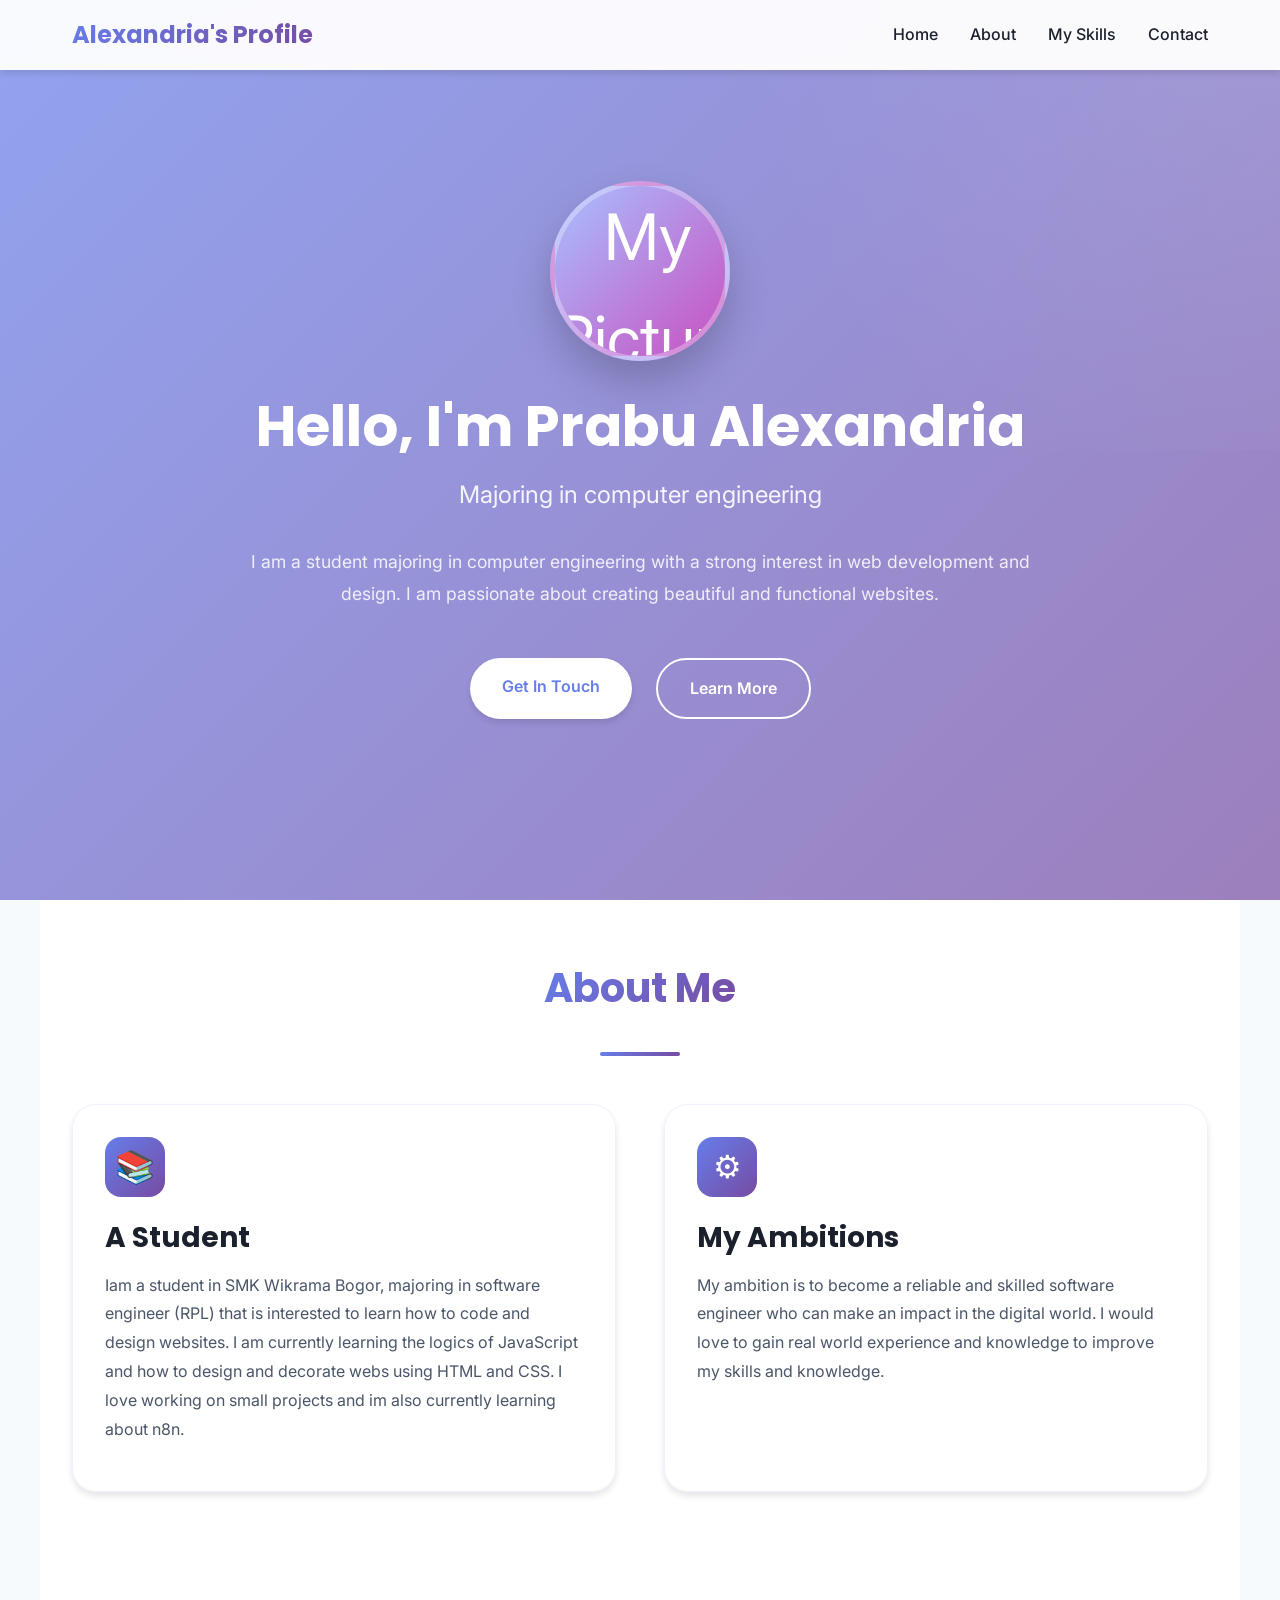
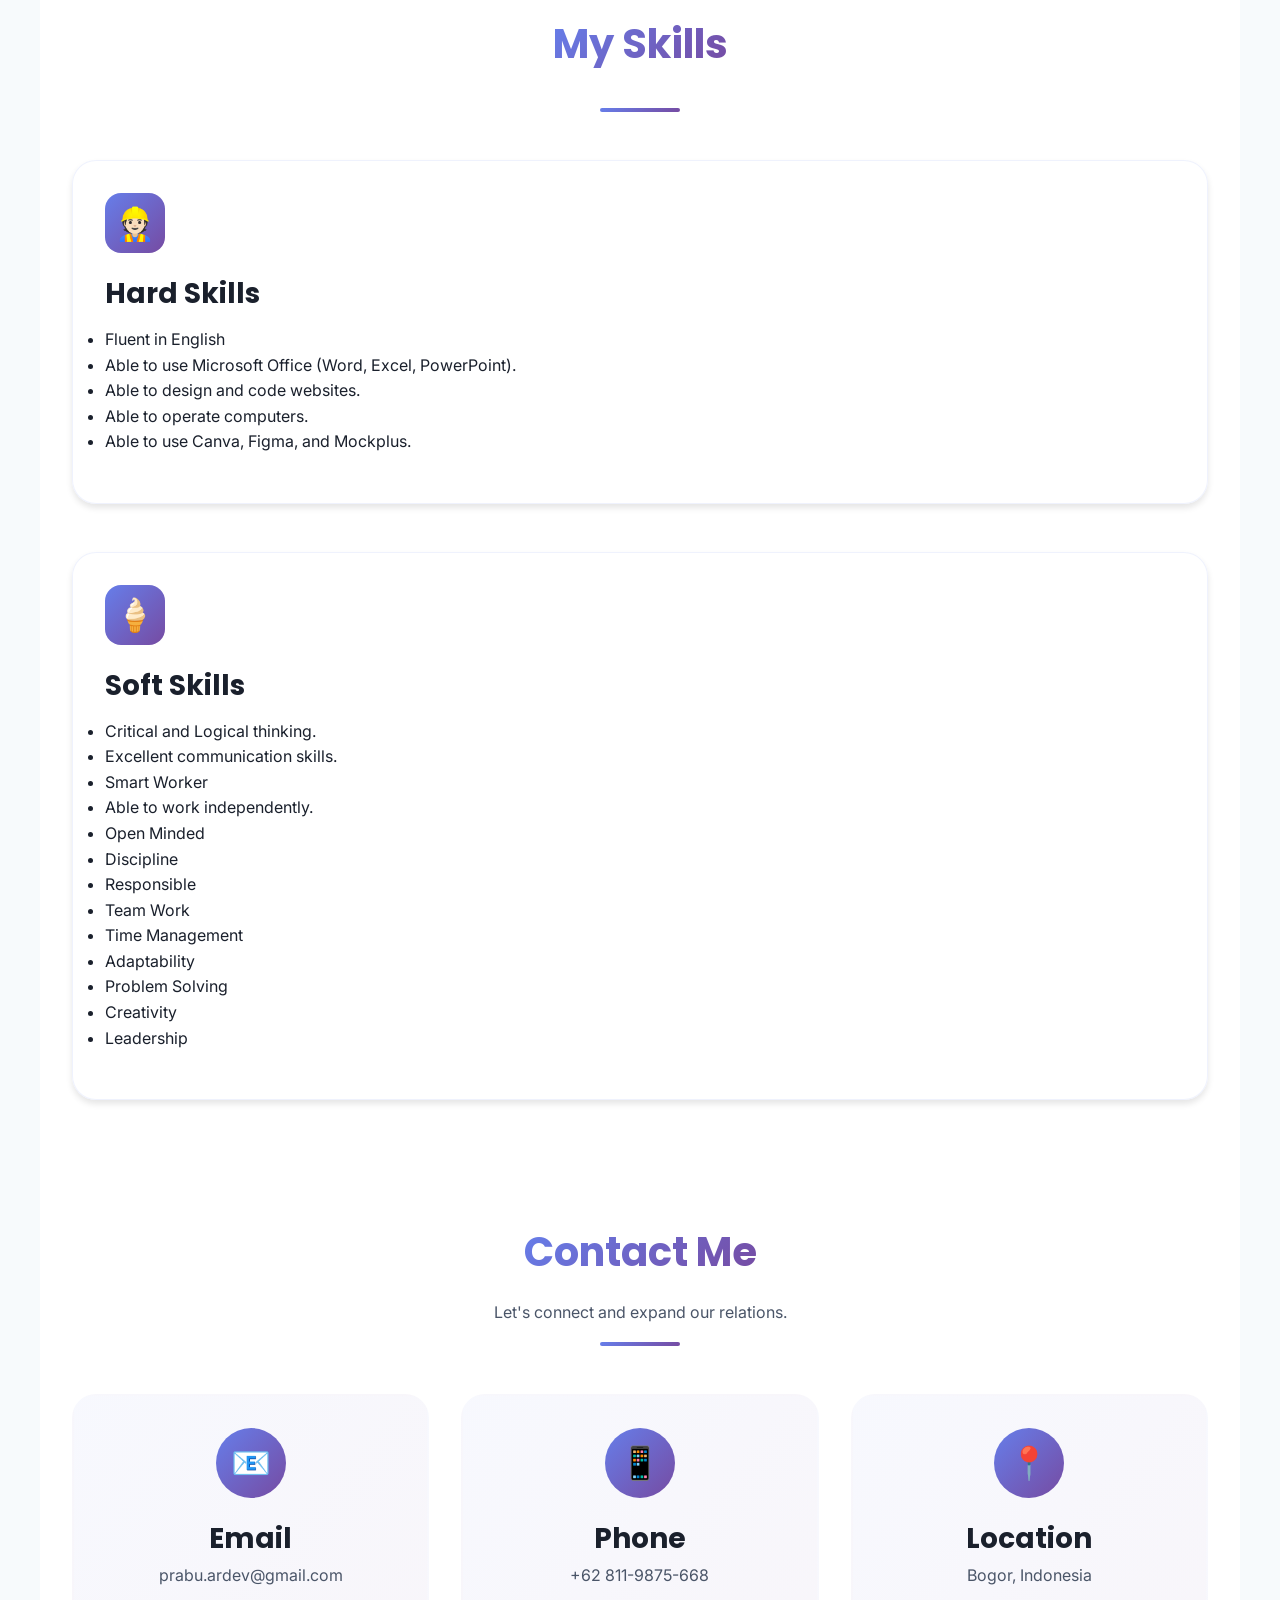
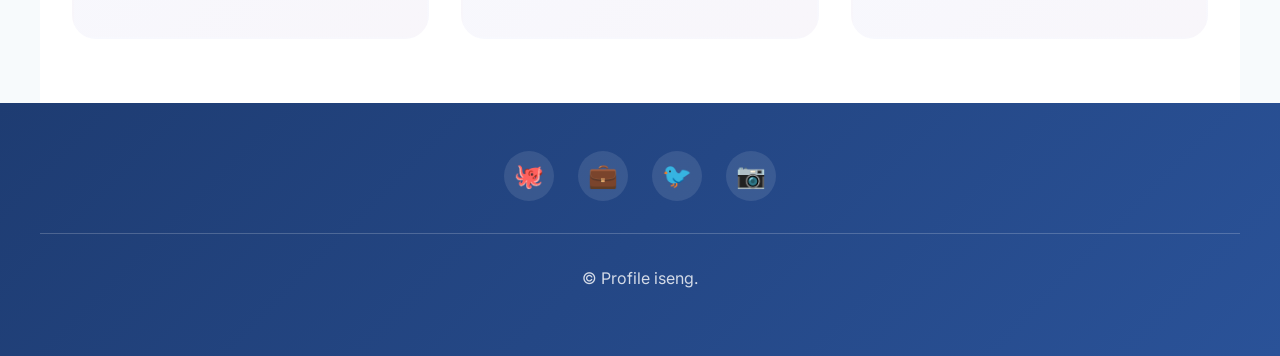
==== Dribbble/index.html @ 15c6efc8 "Update Dribbble portfolio and Valentine project" ====
<!DOCTYPE html>
<html lang="id">

<head>
    <meta charset="UTF-8">
    <meta name="viewport" content="width=device-width, initial-scale=1.0">
    <meta name="description" content="Portfolio website">
    <title>My Portfolio</title>

    <!-- font -->
    <link rel="preconnect" href="https://fonts.googleapis.com">
    <link rel="preconnect" href="https://fonts.gstatic.com" crossorigin>
    <link
        href="https://fonts.googleapis.com/css2?family=Inter:wght@400;500;600;700&family=Poppins:wght@600;700;800&display=swap"
        rel="stylesheet">

    <!--- link css -->
    <link rel="stylesheet" href="style.css">
</head>

<body>
    <!-- bagian navbar -->
    <nav class="navbar" id="navbar">
        <div class="nav-container">
            <div class="nav-logo">Alexandria's Profile</div>
            <ul class="nav-menu" id="navMenu">
                <li><a href="#home" class="nav-link">Home</a></li>
                <li><a href="#about" class="nav-link">About</a></li>
                <li><a href="#myskills" class="nav-link">My Skills</a></li>
                <li><a href="#contact" class="nav-link">Contact</a></li>
            </ul>
            <div class="nav-toggle" id="navToggle">
                <span></span>
                <span></span>
                <span></span>
            </div>
        </div>
    </nav>

    <!-- profile section -->
    <section class="hero" id="home">
        <img src="https://i.pinimg.com/1200x/7a/fb/78/7afb78279e6f3d10bd0536e703fa3a4f.jpg" alt="My Background"
            class="hero-background">
        <div class="hero-content">
            <div class="hero-image">
                <img src="profile.jpg" alt="My Picture">
            </div>
            <h1>Hello, I'm Prabu Alexandria</h1>
            <p class="hero-subtitle">Majoring in computer engineering</p>
            <p class="hero-description">
                I am a student majoring in computer engineering with a strong interest in web development and design.
                I am passionate about creating beautiful and functional websites.
            </p>
            <div class="hero-cta">
                <a href="#contact" class="btn btn-primary">Get In Touch</a>
                <a href="#about" class="btn btn-outline">Learn More</a>
            </div>
        </div>
    </section>

    <!-- description section -->
    <section class="section about" id="about">
        <div class="section-title">
            <h2>About Me</h2>
        </div>
        <div class="about-content">
            <div class="about-card">
                <div class="about-card-icon">📚</div>
                <h3>A Student</h3>
                <p>
                    Iam a student in SMK Wikrama Bogor, majoring in software engineer (RPL) that is interested to learn
                    how to code and design websites. I am currently learning the logics of JavaScript and how to design
                    and decorate webs using HTML and CSS. I love working on small projects and im also currently
                    learning about n8n.
                </p>
            </div>
            <div class="about-card">
                <div class="about-card-icon">⚙</div>
                <h3>My Ambitions</h3>
                <p>
                    My ambition is to become a reliable and skilled software engineer who can make an impact in the
                    digital world. I would love to gain real world experience and knowledge to improve my skills and
                    knowledge.
                </p>
            </div>
        </div>
    </section>

    <!-- suggestion section -->
    <section class="section about" id="myskills">
        <div class="section-title">
            <h2> My Skills </h2>
        </div>
        <div class="about-content">
            <div class="about-card">
                <div class="about-card-icon">👷🏻</div>
                <h3> Hard Skills</h3>
                <p>
                <ul>
                    <li>Fluent in English</li>
                    <li>Able to use Microsoft Office (Word, Excel, PowerPoint).</li>
                    <li>Able to design and code websites.</li>
                    <li>Able to operate computers.</li>
                    <li>Able to use Canva, Figma, and Mockplus.</li>
                </ul>
                </p>
            </div>
        </div>
        <div class="about-content">
            <div class="about-card">
                <div class="about-card-icon">🍦</div>
                <h3> Soft Skills</h3>
                <p>
                <ul>
                    <li>Critical and Logical thinking.</li>
                    <li>Excellent communication skills.</li>
                    <li>Smart Worker</li>
                    <li>Able to work independently.</li>
                    <li>Open Minded</li>
                    <li>Discipline</li>
                    <li>Responsible</li>
                    <li>Team Work</li>
                    <li>Time Management</li>
                    <li>Adaptability</li>
                    <li>Problem Solving</li>
                    <li>Creativity</li>
                    <li>Leadership</li>
                </ul>
                </p>
            </div>
        </div>
    </section>

    <!-- contact section -->
    <section class="section contact" id="contact">
        <div class="section-title">
            <h2>Contact Me</h2>
            <p>Let's connect and expand our relations.</p>
        </div>
        <div class="contact-content">
            <div class="contact-card">
                <div class="contact-icon">📧</div>
                <h3>Email</h3>
                <a href="mailto:prabu.ardev@gmail.com">prabu.ardev@gmail.com</a>
            </div>
            <div class="contact-card">
                <div class="contact-icon">📱</div>
                <h3>Phone</h3>
                <a href="tel:+6281234567890">+62 811-9875-668</a>
            </div>
            <div class="contact-card">
                <div class="contact-icon">📍</div>
                <h3>Location</h3>
                <p>Bogor, Indonesia</p>
            </div>
        </div>
    </section>

    <!-- footer -->
    <footer class="footer">
        <div class="footer-content">
            <div class="social-links">
                <a href="https://github.com/alek1979-cod" class="social-link" aria-label="GitHub" target="_blank"
                    rel="noopener noreferrer">
                    <span>🐙</span>
                </a>
                <a href="https://www.linkedin.com/in/prabu-alexandria-620008388/" class="social-link"
                    aria-label="LinkedIn" target="_blank" rel="noopener noreferrer">
                    <span>💼</span>
                </a>
                <a href="https://twitter.com/alek1979_cod" class="social-link" aria-label="Twitter" target="_blank"
                    rel="noopener noreferrer">
                    <span>🐦</span>
                </a>
                <a href="https://www.instagram.com/alexandriaaaaar/" class="social-link" aria-label="Instagram"
                    target="_blank" rel="noopener noreferrer">
                    <span>📷</span>
                </a>
            </div>
            <div class="footer-divider"></div>
            <p class="footer-text">
                &copy; Profile iseng.
            </p>
        </div>
    </footer>

    <script src="script.js"></script>
</body>

</html>
---- Dribbble/style.css ----
* {
    margin: 0;
    padding: 0;
    box-sizing: border-box;
}

:root {
    --gradient-primary: linear-gradient(135deg, #667eea 0%, #764ba2 100%);
    --gradient-secondary: linear-gradient(135deg, #a8c0ff 0%, #c850c0 100%);
    --gradient-accent: linear-gradient(135deg, #5e72e4 0%, #825ee4 100%);
    --gradient-dark: linear-gradient(135deg, #1e3c72 0%, #2a5298 100%);

    --color-blue-dark: #1e3c72;
    --color-blue: #667eea;
    --color-purple: #764ba2;
    --color-purple-light: #c850c0;
    --color-text-dark: #1a202c;
    --color-text-gray: #4a5568;
    --color-text-light: #e2e8f0;
    --color-white: #ffffff;
    --color-bg-light: #f7fafc;

    --spacing-xs: 0.5rem;
    --spacing-sm: 1rem;
    --spacing-md: 1.5rem;
    --spacing-lg: 2rem;
    --spacing-xl: 3rem;
    --spacing-2xl: 4rem;

    --font-primary: 'Inter', -apple-system, BlinkMacSystemFont, 'Segoe UI', sans-serif;
    --font-heading: 'Poppins', sans-serif;

    --shadow-sm: 0 2px 4px rgba(0, 0, 0, 0.1);
    --shadow-md: 0 4px 6px rgba(0, 0, 0, 0.1);
    --shadow-lg: 0 10px 25px rgba(0, 0, 0, 0.15);
    --shadow-xl: 0 20px 40px rgba(0, 0, 0, 0.2);
    --shadow-glow: 0 0 20px rgba(102, 126, 234, 0.3);

    --radius-sm: 0.5rem;
    --radius-md: 1rem;
    --radius-lg: 1.5rem;
    --radius-full: 9999px;

    --transition-fast: 0.2s ease;
    --transition-base: 0.3s ease;
    --transition-slow: 0.5s ease;
}

html {
    scroll-behavior: smooth;
}

body {
    font-family: var(--font-primary);
    color: var(--color-text-dark);
    line-height: 1.6;
    overflow-x: hidden;
    background: var(--color-bg-light);
}

/* typography */
h1,
h2,
h3,
h4,
h5,
h6 {
    font-family: var(--font-heading);
    font-weight: 700;
    line-height: 1.2;
    color: var(--color-text-dark);
}

h1 {
    font-size: 3rem;
    margin-bottom: var(--spacing-md);
}

h2 {
    font-size: 2.5rem;
    margin-bottom: var(--spacing-md);
}

h3 {
    font-size: 1.75rem;
    margin-bottom: var(--spacing-sm);
}

p {
    margin-bottom: var(--spacing-sm);
    color: var(--color-text-gray);
}

/* navbar */
.navbar {
    position: fixed;
    top: 0;
    left: 0;
    right: 0;
    z-index: 1000;
    background: rgba(255, 255, 255, 0.95);
    backdrop-filter: blur(10px);
    box-shadow: var(--shadow-md);
    transition: var(--transition-base);
}

.navbar.scrolled {
    background: rgba(255, 255, 255, 0.98);
    box-shadow: var(--shadow-lg);
}

.nav-container {
    max-width: 1200px;
    margin: 0 auto;
    padding: var(--spacing-sm) var(--spacing-lg);
    display: flex;
    justify-content: space-between;
    align-items: center;
}

.nav-logo {
    font-family: var(--font-heading);
    font-size: 1.5rem;
    font-weight: 700;
    background: var(--gradient-primary);
    -webkit-background-clip: text;
    -webkit-text-fill-color: transparent;
    background-clip: text;
    cursor: pointer;
    transition: var(--transition-fast);
}

.nav-logo:hover {
    transform: scale(1.05);
}

.nav-menu {
    display: flex;
    list-style: none;
    gap: var(--spacing-lg);
    align-items: center;
}

.nav-link {
    text-decoration: none;
    color: var(--color-text-dark);
    font-weight: 500;
    position: relative;
    transition: var(--transition-fast);
    padding: 0.5rem 0;
}

.nav-link::after {
    content: '';
    position: absolute;
    bottom: 0;
    left: 0;
    width: 0;
    height: 2px;
    background: var(--gradient-primary);
    transition: var(--transition-base);
}

.nav-link:hover {
    color: var(--color-blue);
}

.nav-link:hover::after {
    width: 100%;
}

.nav-toggle {
    display: none;
    flex-direction: column;
    cursor: pointer;
    gap: 0.25rem;
}

.nav-toggle span {
    width: 25px;
    height: 3px;
    background: var(--gradient-primary);
    border-radius: var(--radius-sm);
    transition: var(--transition-base);
}

/* hero profile section */
.hero {
    min-height: 100vh;
    display: flex;
    align-items: center;
    justify-content: center;
    position: relative;
    overflow: hidden;
    padding: var(--spacing-2xl) var(--spacing-lg);
}

/* Background image styling */
.hero-background {
    position: absolute;
    top: 0;
    left: 0;
    width: 100%;
    height: 100%;
    object-fit: cover;
    z-index: 0;
}

/* Overlay for better text readability */
.hero::after {
    content: '';
    position: absolute;
    top: 0;
    left: 0;
    width: 100%;
    height: 100%;
    background: linear-gradient(135deg, rgba(102, 126, 234, 0.7) 0%, rgba(118, 75, 162, 0.7) 100%);
    z-index: 0;
}

.hero::before {
    content: '';
    position: absolute;
    top: -50%;
    right: -50%;
    width: 100%;
    height: 100%;
    background: radial-gradient(circle, rgba(255, 255, 255, 0.1) 0%, transparent 70%);
    animation: float 20s ease-in-out infinite;
    z-index: 1;
}




@keyframes float {

    0%,
    100% {
        transform: translate(0, 0) rotate(0deg);
    }

    33% {
        transform: translate(30px, -30px) rotate(120deg);
    }

    66% {
        transform: translate(-20px, 20px) rotate(240deg);
    }
}

.hero-content {
    max-width: 800px;
    text-align: center;
    color: var(--color-white);
    position: relative;
    z-index: 2;
    animation: fadeInUp 1s ease-out;
}

@keyframes fadeInUp {
    from {
        opacity: 0;
        transform: translateY(30px);
    }

    to {
        opacity: 1;
        transform: translateY(0);
    }
}

.hero-image {
    width: 180px;
    height: 180px;
    border-radius: 50%;
    margin: 0 auto var(--spacing-lg);
    border: 5px solid rgba(255, 255, 255, 0.3);
    box-shadow: var(--shadow-xl);
    background: var(--gradient-secondary);
    display: flex;
    align-items: center;
    justify-content: center;
    font-size: 4rem;
    transition: var(--transition-base);
    animation: fadeIn 1s ease-out 0.3s both;
    overflow: hidden;
}

.hero-image img {
    width: 100%;
    height: 100%;
    object-fit: cover;
    border-radius: 50%;
}

@keyframes fadeIn {
    from {
        opacity: 0;
        scale: 0.8;
    }

    to {
        opacity: 1;
        scale: 1;
    }
}

.hero-image:hover {
    transform: scale(1.05) rotate(5deg);
    box-shadow: var(--shadow-xl), var(--shadow-glow);
}

.hero h1 {
    color: var(--color-white);
    font-size: 3.5rem;
    margin-bottom: var(--spacing-sm);
    animation: fadeInUp 1s ease-out 0.4s both;
}

.hero-subtitle {
    font-size: 1.5rem;
    color: rgba(255, 255, 255, 0.9);
    margin-bottom: var(--spacing-lg);
    animation: fadeInUp 1s ease-out 0.6s both;
}

.hero-description {
    font-size: 1.1rem;
    color: rgba(255, 255, 255, 0.85);
    margin-bottom: var(--spacing-xl);
    line-height: 1.8;
    animation: fadeInUp 1s ease-out 0.8s both;
}

.hero-cta {
    display: inline-flex;
    gap: var(--spacing-md);
    animation: fadeInUp 1s ease-out 1s both;
}

.btn {
    padding: 1rem 2rem;
    border-radius: var(--radius-full);
    font-weight: 600;
    text-decoration: none;
    transition: var(--transition-base);
    cursor: pointer;
    border: none;
    font-size: 1rem;
    display: inline-block;
}

.btn-primary {
    background: var(--color-white);
    color: var(--color-blue);
    box-shadow: var(--shadow-md);
}

.btn-primary:hover {
    transform: translateY(-3px);
    box-shadow: var(--shadow-lg);
}

.btn-outline {
    background: transparent;
    color: var(--color-white);
    border: 2px solid var(--color-white);
}

.btn-outline:hover {
    background: var(--color-white);
    color: var(--color-blue);
    transform: translateY(-3px);
}

/* section style */
.section {
    padding: var(--spacing-2xl) var(--spacing-lg);
    max-width: 1200px;
    margin: 0 auto;
}

.section-title {
    text-align: center;
    margin-bottom: var(--spacing-xl);
    position: relative;
}

.section-title h2 {
    background: var(--gradient-primary);
    -webkit-background-clip: text;
    -webkit-text-fill-color: transparent;
    background-clip: text;
    display: inline-block;
}

.section-title::after {
    content: '';
    display: block;
    width: 80px;
    height: 4px;
    background: var(--gradient-primary);
    margin: var(--spacing-sm) auto 0;
    border-radius: var(--radius-full);
}

/* section deskripsi */
.about {
    background: var(--color-white);
}

.about-content {
    display: grid;
    grid-template-columns: repeat(auto-fit, minmax(300px, 1fr));
    gap: var(--spacing-xl);
    margin-top: var(--spacing-xl);
}

.about-card {
    background: rgba(255, 255, 255, 0.9);
    border-radius: var(--radius-lg);
    padding: var(--spacing-lg);
    box-shadow: var(--shadow-md);
    transition: var(--transition-base);
    border: 1px solid rgba(102, 126, 234, 0.1);
}

.about-card:hover {
    transform: translateY(-10px);
    box-shadow: var(--shadow-xl);
    border-color: var(--color-blue);
}

.about-card-icon {
    width: 60px;
    height: 60px;
    background: var(--gradient-primary);
    border-radius: var(--radius-md);
    display: flex;
    align-items: center;
    justify-content: center;
    font-size: 2rem;
    margin-bottom: var(--spacing-md);
    color: var(--color-white);
}

.about-card h3 {
    color: var(--color-text-dark);
    margin-bottom: var(--spacing-sm);
}

.about-card p {
    color: var(--color-text-gray);
    line-height: 1.8;
}

/* section form suggestions */
.myskills {
    background: linear-gradient(135deg, #f7fafc 0%, #e2e8f0 100%);
}

.form-container {
    max-width: 700px;
    margin: 0 auto;
    background: var(--color-white);
    padding: var(--spacing-xl);
    border-radius: var(--radius-lg);
    box-shadow: var(--shadow-lg);
}

.form-group {
    margin-bottom: var(--spacing-lg);
}

.form-label {
    display: block;
    font-weight: 600;
    margin-bottom: var(--spacing-xs);
    color: var(--color-text-dark);
}

.form-input,
.form-textarea {
    width: 100%;
    padding: var(--spacing-sm);
    border: 2px solid #e2e8f0;
    border-radius: var(--radius-sm);
    font-family: var(--font-primary);
    font-size: 1rem;
    transition: var(--transition-base);
    background: var(--color-white);
}

.form-input:focus,
.form-textarea:focus {
    outline: none;
    border-color: var(--color-blue);
    box-shadow: 0 0 0 3px rgba(102, 126, 234, 0.1);
}

.form-textarea {
    resize: vertical;
    min-height: 150px;
}

.form-submit {
    width: 100%;
    padding: var(--spacing-md);
    background: var(--gradient-primary);
    color: var(--color-white);
    border: none;
    border-radius: var(--radius-full);
    font-size: 1.1rem;
    font-weight: 600;
    cursor: pointer;
    transition: var(--transition-base);
    box-shadow: var(--shadow-md);
}

.form-submit:hover {
    transform: translateY(-3px);
    box-shadow: var(--shadow-lg), var(--shadow-glow);
}

.form-submit:active {
    transform: translateY(-1px);
}

/* contact */
.contact {
    background: var(--color-white);
}

.contact-content {
    display: grid;
    grid-template-columns: repeat(auto-fit, minmax(250px, 1fr));
    gap: var(--spacing-lg);
    margin-top: var(--spacing-xl);
}

.contact-card {
    text-align: center;
    padding: var(--spacing-lg);
    background: linear-gradient(135deg, rgba(102, 126, 234, 0.05) 0%, rgba(118, 75, 162, 0.05) 100%);
    border-radius: var(--radius-lg);
    transition: var(--transition-base);
    border: 2px solid transparent;
}

.contact-card:hover {
    border-color: var(--color-blue);
    transform: translateY(-5px);
    box-shadow: var(--shadow-md);
}

.contact-icon {
    width: 70px;
    height: 70px;
    background: var(--gradient-primary);
    border-radius: 50%;
    display: flex;
    align-items: center;
    justify-content: center;
    margin: 0 auto var(--spacing-md);
    font-size: 2rem;
    color: var(--color-white);
    transition: var(--transition-base);
}

.contact-card:hover .contact-icon {
    transform: scale(1.1) rotate(10deg);
}

.contact-card h3 {
    margin-bottom: var(--spacing-xs);
}

.contact-card p,
.contact-card a {
    color: var(--color-text-gray);
    text-decoration: none;
    transition: var(--transition-fast);
}

.contact-card a:hover {
    color: var(--color-blue);
}

/* footer */
.footer {
    background: var(--gradient-dark);
    color: var(--color-text-light);
    padding: var(--spacing-xl) var(--spacing-lg);
    text-align: center;
}

.footer-content {
    max-width: 1200px;
    margin: 0 auto;
}

.social-links {
    display: flex;
    justify-content: center;
    gap: var(--spacing-md);
    margin-bottom: var(--spacing-lg);
}

.social-link {
    width: 50px;
    height: 50px;
    background: rgba(255, 255, 255, 0.1);
    border-radius: 50%;
    display: flex;
    align-items: center;
    justify-content: center;
    color: var(--color-white);
    text-decoration: none;
    font-size: 1.5rem;
    transition: var(--transition-base);
    border: 2px solid transparent;
}

.social-link:hover {
    background: var(--color-white);
    color: var(--color-blue);
    transform: translateY(-5px);
    border-color: var(--color-white);
}

.footer-divider {
    height: 1px;
    background: rgba(255, 255, 255, 0.2);
    margin: var(--spacing-lg) 0;
}

.footer-text {
    color: rgba(255, 255, 255, 0.8);
}

/* responsive (syntax syntax yang bikin web responsif)   */
@media (max-width: 768px) {
    h1 {
        font-size: 2rem;
    }

    h2 {
        font-size: 1.75rem;
    }

    .hero h1 {
        font-size: 2.5rem;
    }

    .hero-subtitle {
        font-size: 1.2rem;
    }

    .hero-description {
        font-size: 1rem;
    }

    .nav-menu {
        position: fixed;
        top: 70px;
        left: -100%;
        flex-direction: column;
        background: var(--color-white);
        width: 100%;
        padding: var(--spacing-lg);
        box-shadow: var(--shadow-lg);
        transition: var(--transition-base);
        align-items: flex-start;
    }

    .nav-menu.active {
        left: 0;
    }

    .nav-toggle {
        display: flex;
    }

    .hero-cta {
        flex-direction: column;
    }

    .section {
        padding: var(--spacing-xl) var(--spacing-md);
    }

    .about-content,
    .contact-content {
        grid-template-columns: 1fr;
    }

    .form-container {
        padding: var(--spacing-lg);
    }
}

@media (max-width: 480px) {
    .hero-image {
        width: 140px;
        height: 140px;
        font-size: 3rem;
    }

    .hero h1 {
        font-size: 2rem;
    }

    .btn {
        padding: 0.875rem 1.5rem;
        font-size: 0.95rem;
    }
}


.text-gradient {
    background: var(--gradient-primary);
    -webkit-background-clip: text;
    -webkit-text-fill-color: transparent;
    background-clip: text;
}

.text-center {
    text-align: center;
}

.mt-1 {
    margin-top: var(--spacing-sm);
}

.mt-2 {
    margin-top: var(--spacing-md);
}

.mt-3 {
    margin-top: var(--spacing-lg);
}

.mb-1 {
    margin-bottom: var(--spacing-sm);
}

.mb-2 {
    margin-bottom: var(--spacing-md);
}

.mb-3 {
    margin-bottom: var(--spacing-lg);
}
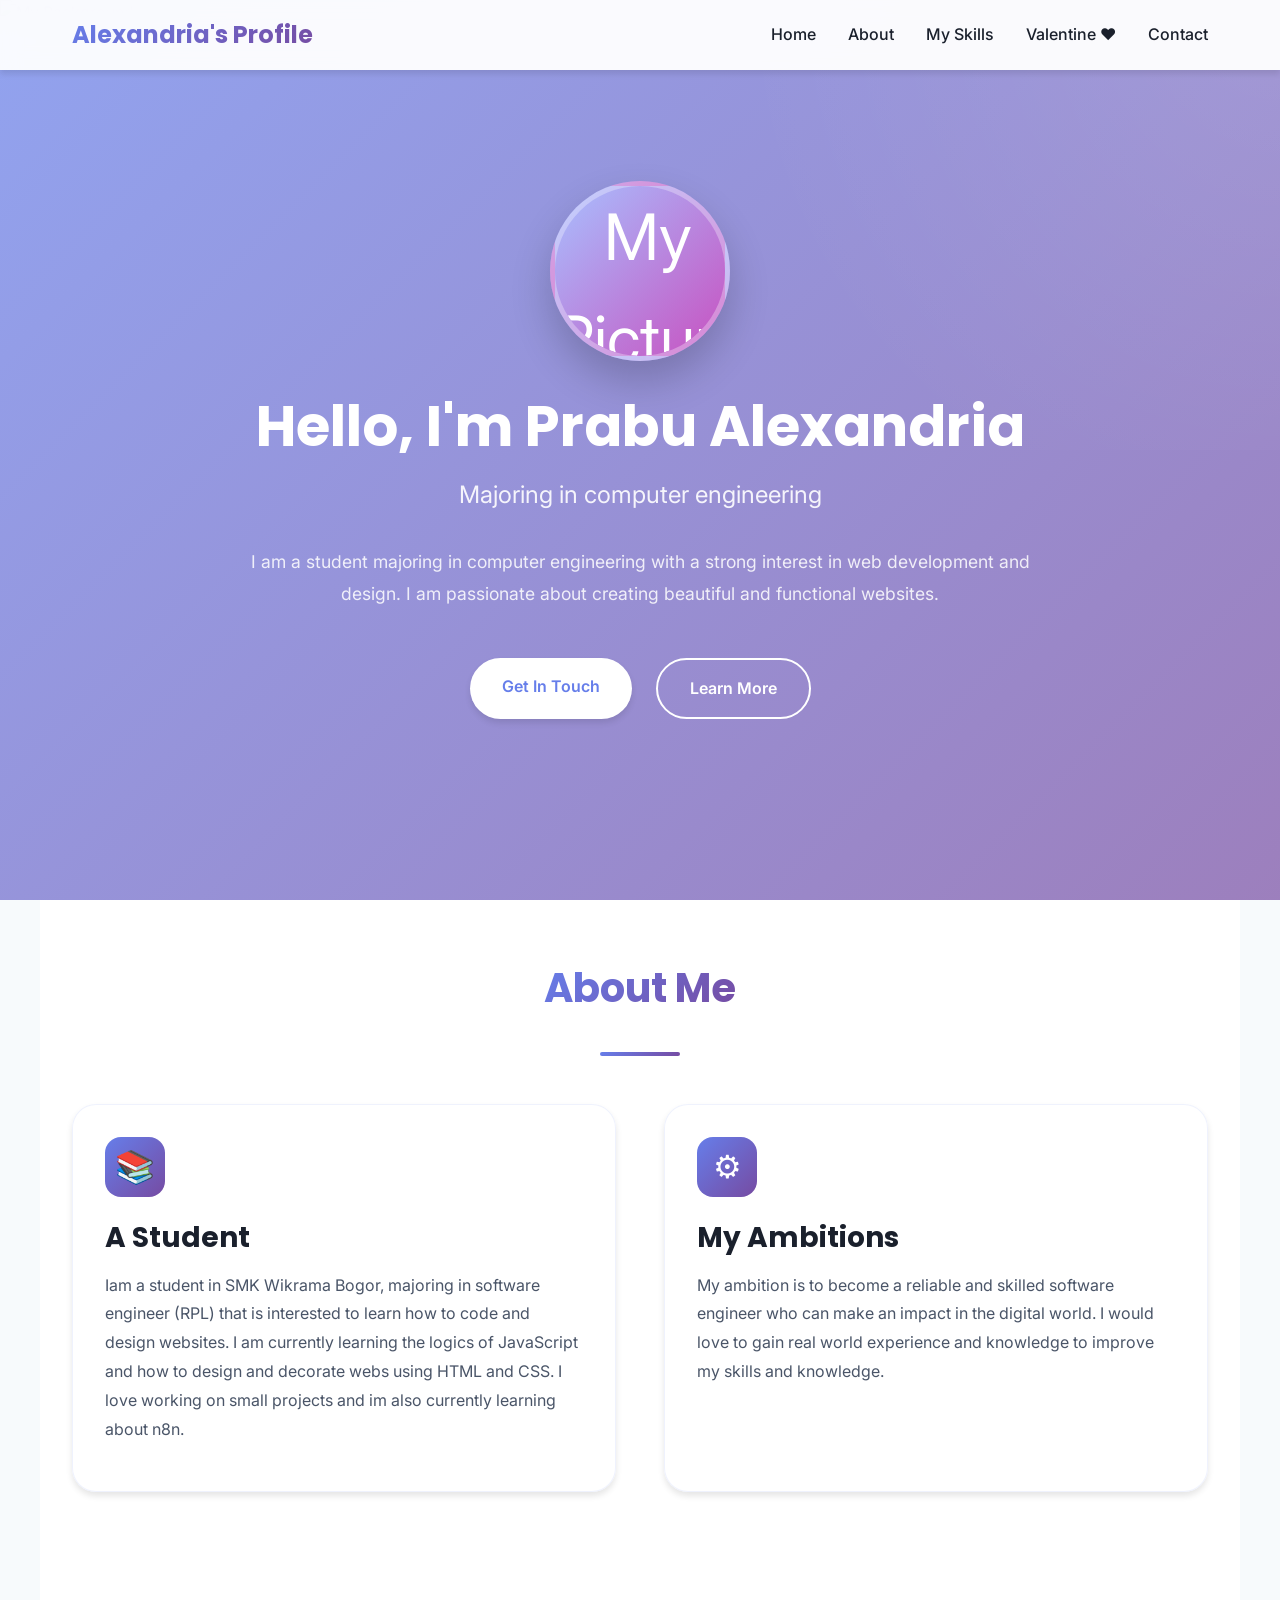
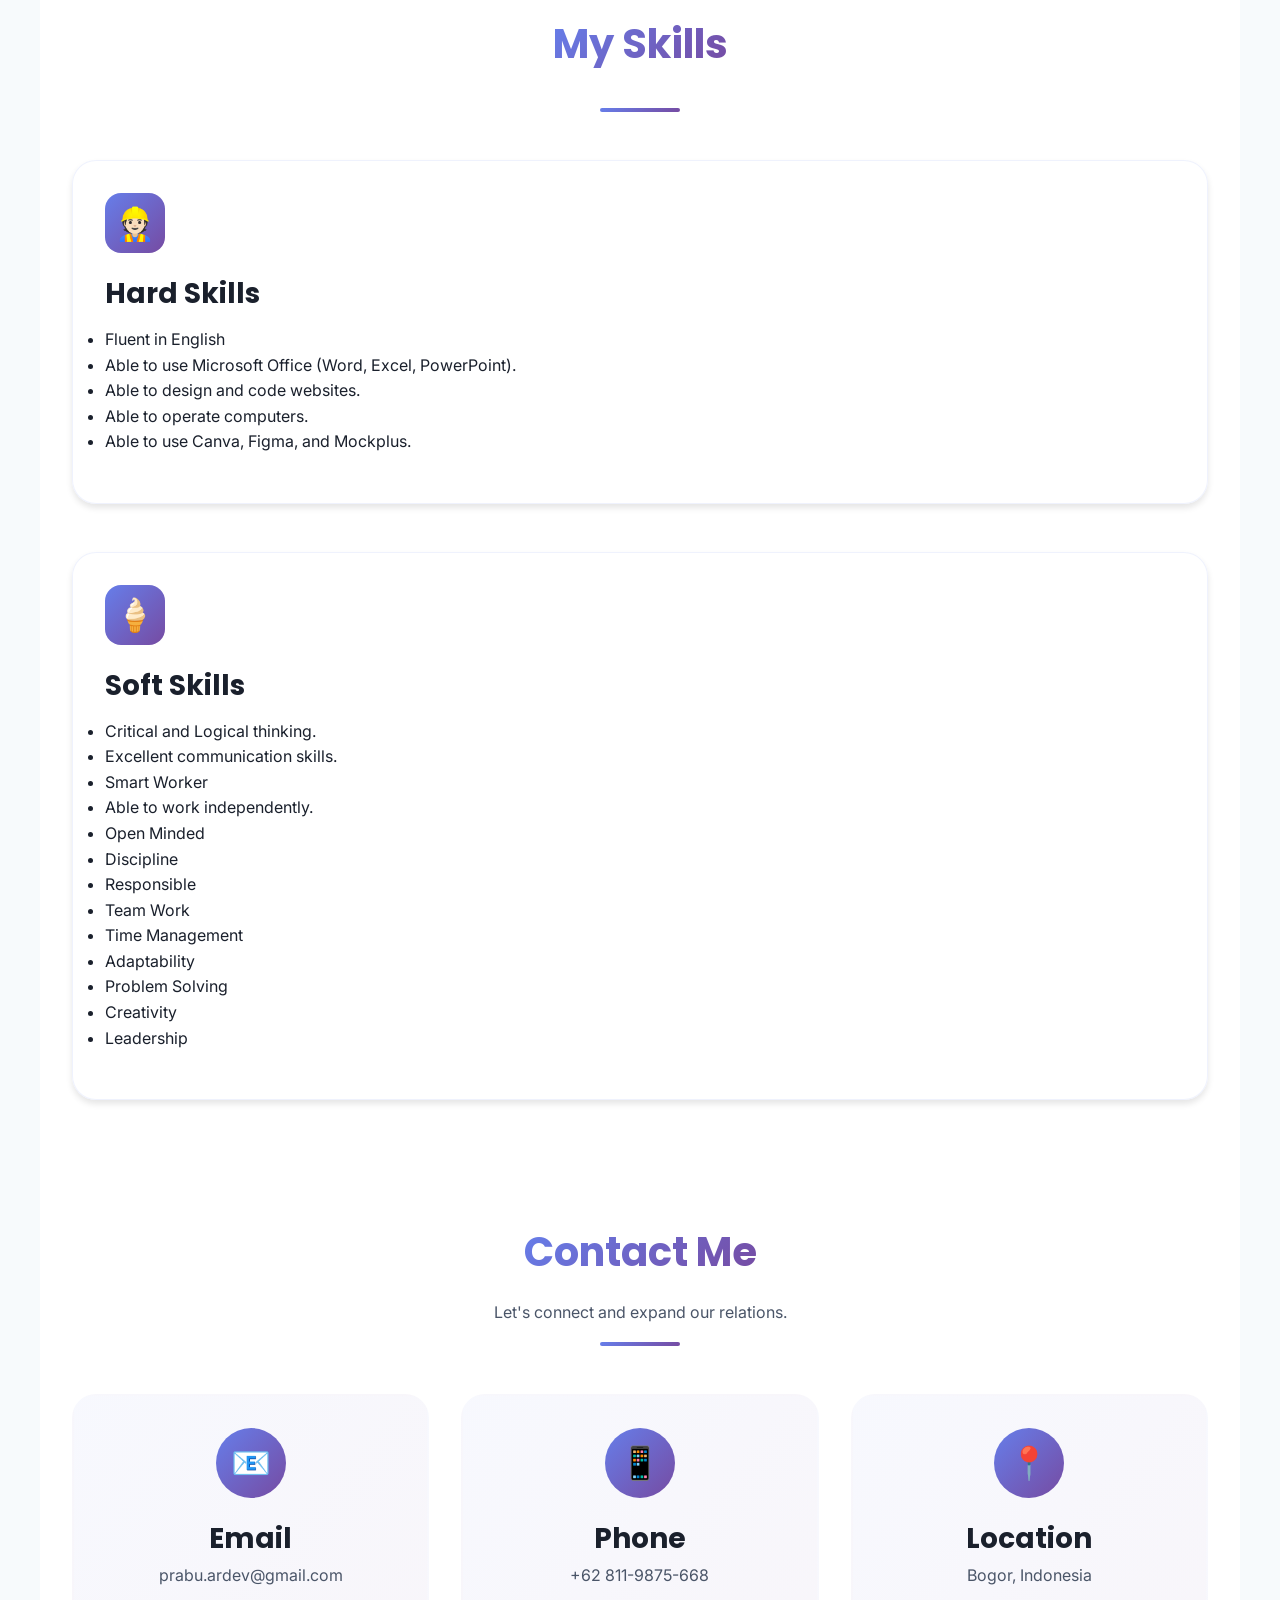
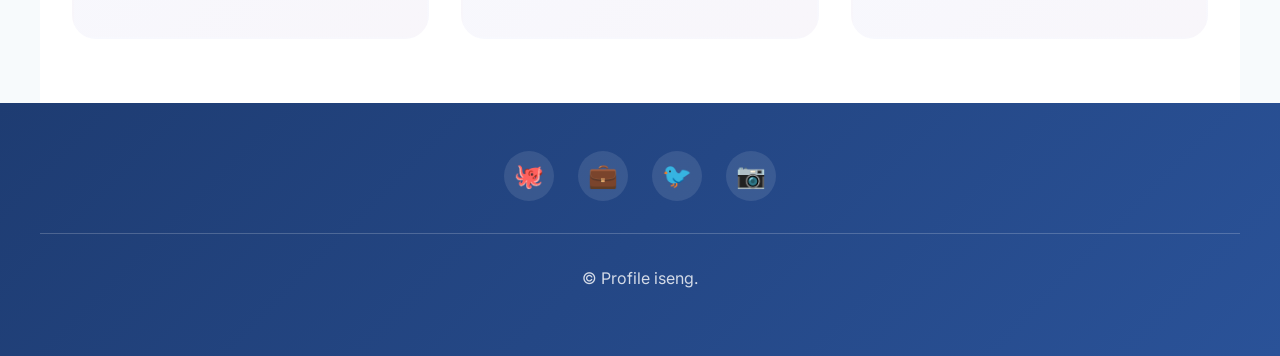
==== commit 558ad51f: "Add Valentine link to portfolio navbar" ====
--- a/Dribbble/index.html
+++ b/Dribbble/index.html
@@ -27,6 +27,7 @@
                 <li><a href="#home" class="nav-link">Home</a></li>
                 <li><a href="#about" class="nav-link">About</a></li>
                 <li><a href="#myskills" class="nav-link">My Skills</a></li>
+                <li><a href="Valentine_Project/" class="nav-link">Valentine ❤️</a></li>
                 <li><a href="#contact" class="nav-link">Contact</a></li>
             </ul>
             <div class="nav-toggle" id="navToggle">
